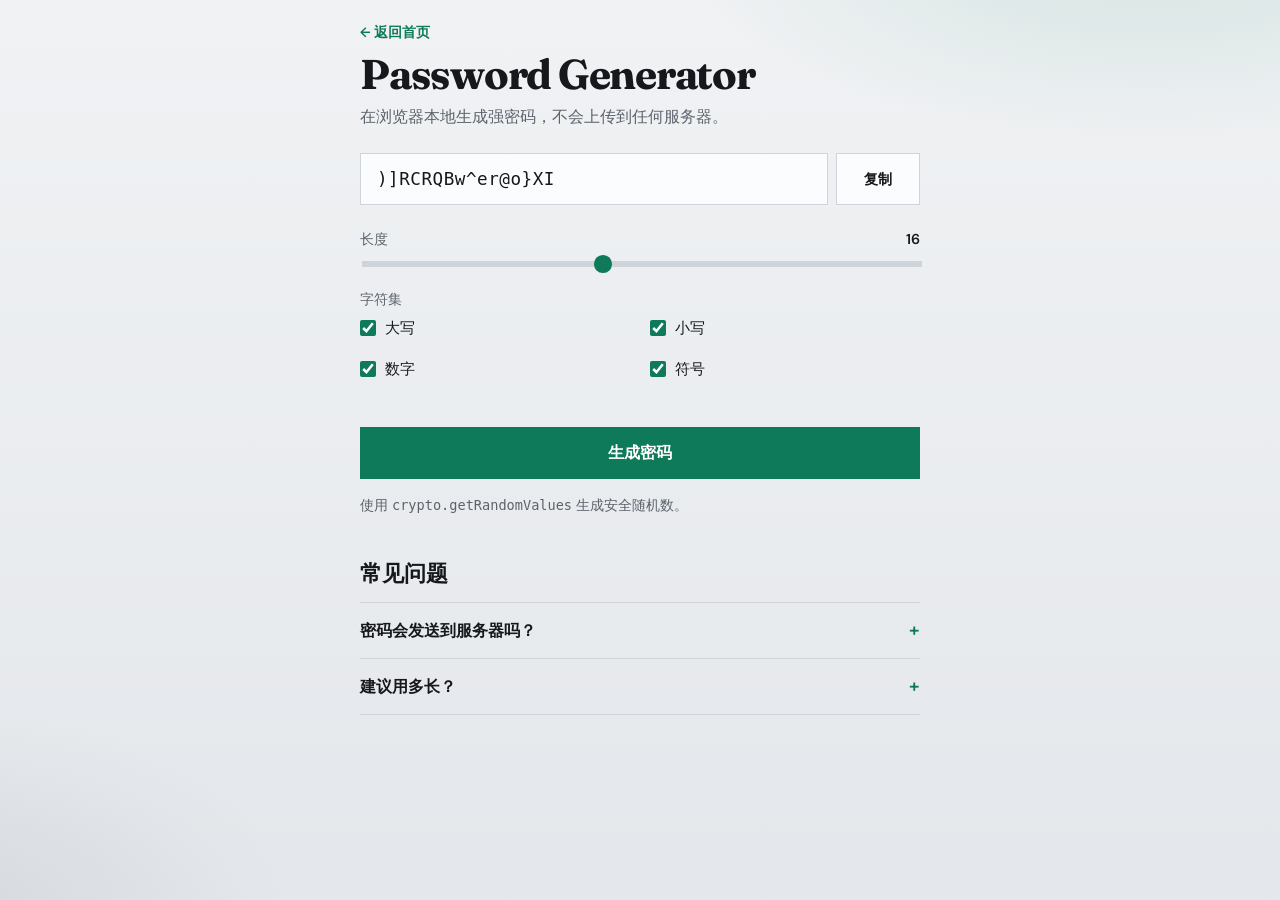
==== password-generator.html @ 1731b3da "Initial commit: Tool Haven local utility suite. Ship homepage catalog with password generator and JS" ====
<!DOCTYPE html>
<html lang="zh-CN">
<head>
  <meta charset="UTF-8" />
  <meta http-equiv="refresh" content="0; url=index.html#tool-password" />
  <title>跳转到密码生成器…</title>
  <script>
    location.replace("index.html#tool-password");
  </script>
</head>
<body>
  <p><a href="index.html#tool-password">打开密码生成器</a></p>
</body>
</html>
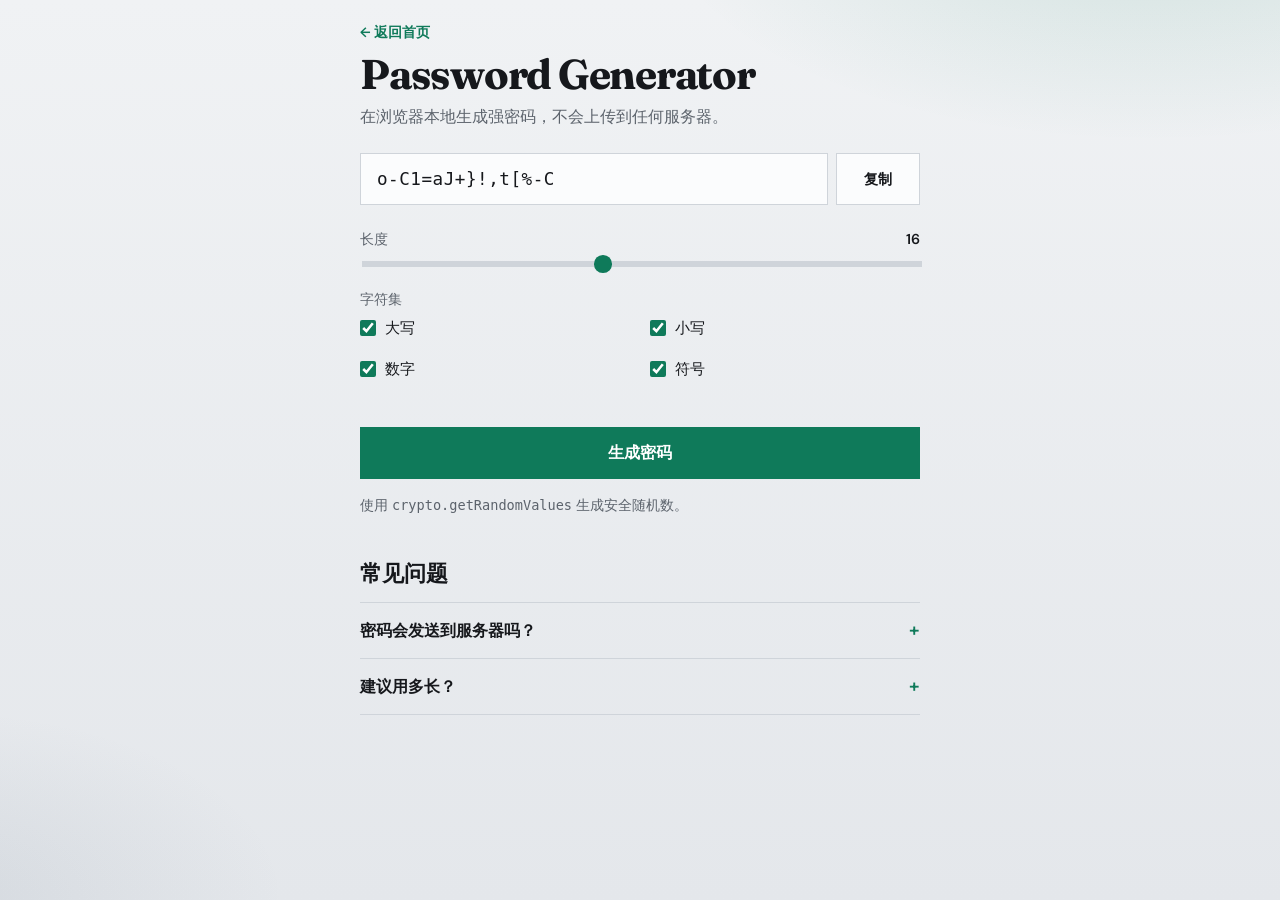
==== commit c733d84b: "Add AdSense site verification script to page heads." ====
--- a/password-generator.html
+++ b/password-generator.html
@@ -4,6 +4,8 @@
   <meta charset="UTF-8" />
   <meta http-equiv="refresh" content="0; url=index.html#tool-password" />
   <title>跳转到密码生成器…</title>
+  <script async src="https://pagead2.googlesyndication.com/pagead/js/adsbygoogle.js?client=ca-pub-4072143748973107"
+     crossorigin="anonymous"></script>
   <script>
     location.replace("index.html#tool-password");
   </script>
